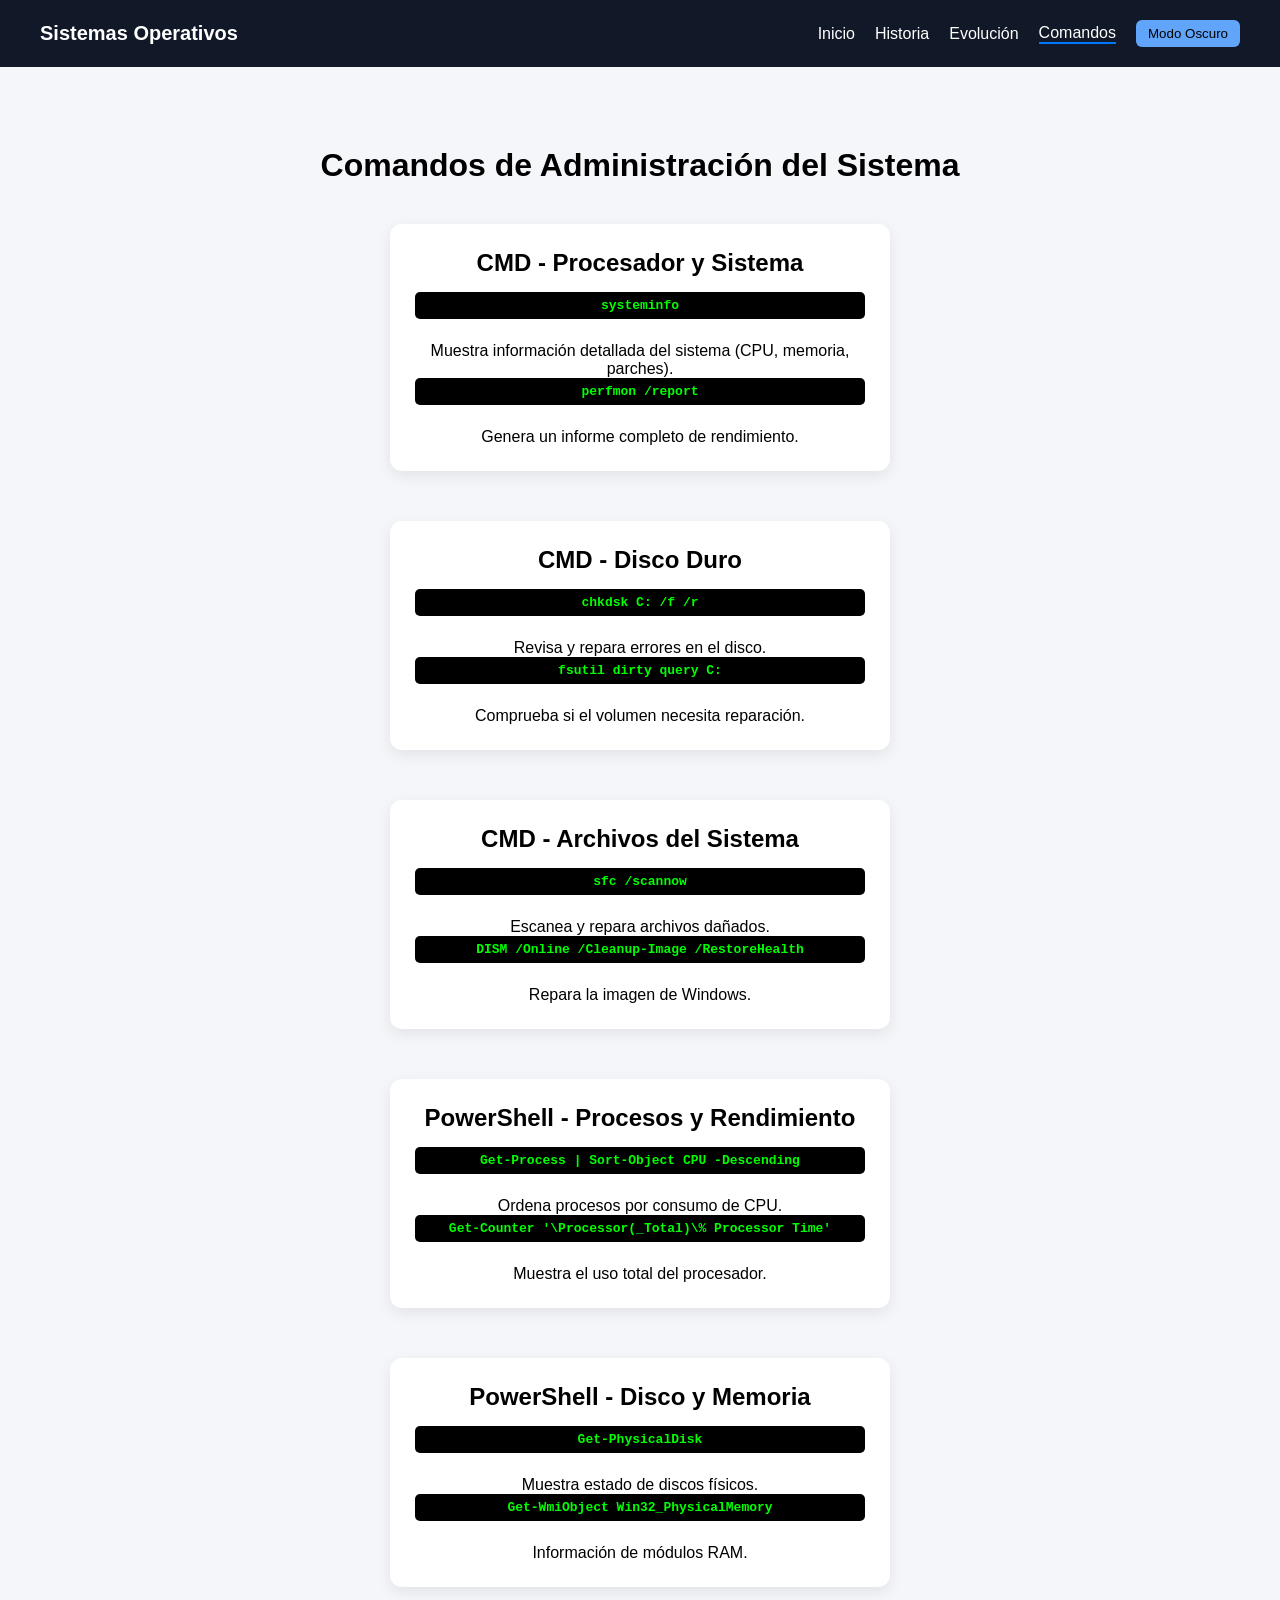
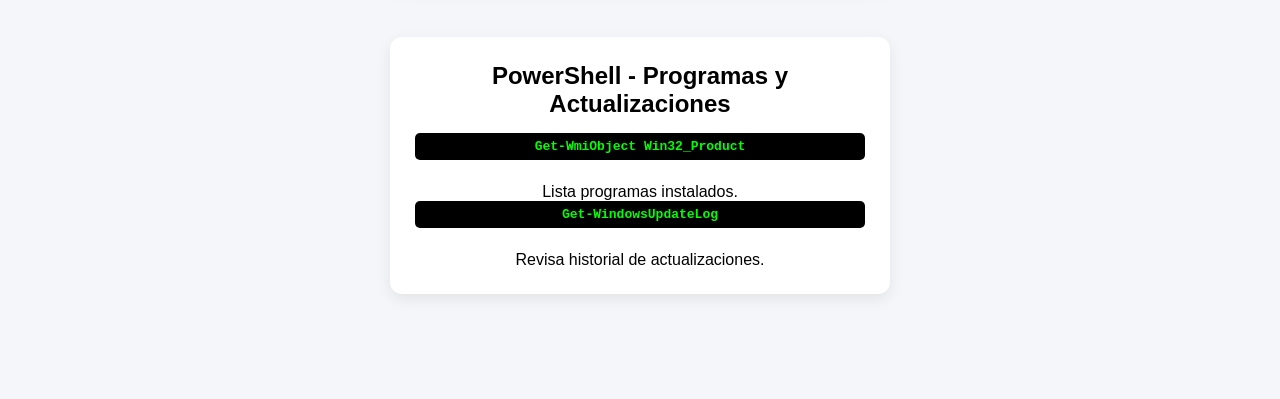
==== comandos.html @ 9cd540d8 "Add files via upload" ====
<!DOCTYPE html>
<html lang="es">
<head>
    <meta charset="UTF-8">
    <title>Comandos - Sistemas Operativos</title>
    <link rel="stylesheet" href="styles.css">
</head>
<body>

<header class="navbar">
    <div class="logo">Sistemas Operativos</div>

    <nav class="menu">
        <a href="index.html">Inicio</a>
        <a href="historia.html">Historia</a>
        <a href="evolucion.html">Evolución</a>
        <a href="comandos.html"class="active">Comandos</a>
        <button id="darkBtn">Modo Oscuro</button>
    </nav>
</header>

<main class="contenido">

    <h1>Comandos de Administración del Sistema</h1>

    <div class="cards">

        <div class="card grande">
            <h2>CMD - Procesador y Sistema</h2>

            <p><strong>systeminfo</strong><br>
            Muestra información detallada del sistema (CPU, memoria, parches).</p>

            <p><strong>perfmon /report</strong><br>
            Genera un informe completo de rendimiento.</p>
        </div>

        <div class="card grande">
            <h2>CMD - Disco Duro</h2>

            <p><strong>chkdsk C: /f /r</strong><br>
            Revisa y repara errores en el disco.</p>

            <p><strong>fsutil dirty query C:</strong><br>
            Comprueba si el volumen necesita reparación.</p>
        </div>

        <div class="card grande">
            <h2>CMD - Archivos del Sistema</h2>

            <p><strong>sfc /scannow</strong><br>
            Escanea y repara archivos dañados.</p>

            <p><strong>DISM /Online /Cleanup-Image /RestoreHealth</strong><br>
            Repara la imagen de Windows.</p>
        </div>

        <div class="card grande">
            <h2>PowerShell - Procesos y Rendimiento</h2>

            <p><strong>Get-Process | Sort-Object CPU -Descending</strong><br>
            Ordena procesos por consumo de CPU.</p>

            <p><strong>Get-Counter '\Processor(_Total)\% Processor Time'</strong><br>
            Muestra el uso total del procesador.</p>
        </div>

        <div class="card grande">
            <h2>PowerShell - Disco y Memoria</h2>

            <p><strong>Get-PhysicalDisk</strong><br>
            Muestra estado de discos físicos.</p>

            <p><strong>Get-WmiObject Win32_PhysicalMemory</strong><br>
            Información de módulos RAM.</p>
        </div>

        <div class="card grande">
            <h2>PowerShell - Programas y Actualizaciones</h2>

            <p><strong>Get-WmiObject Win32_Product</strong><br>
            Lista programas instalados.</p>

            <p><strong>Get-WindowsUpdateLog</strong><br>
            Revisa historial de actualizaciones.</p>
        </div>

    </div>

</main>

<script src="script.js"></script>

</body>
</html>
---- styles.css ----
/* Reset */
* {
    margin: 0;
    padding: 0;
    box-sizing: border-box;
}

/* General */
body {
    font-family: 'Segoe UI', sans-serif;
    background-color: #f4f6f9;
    transition: background 0.3s ease, color 0.3s ease;
}

/* Navbar */
.navbar {
    display: flex;
    justify-content: space-between;
    align-items: center;
    padding: 20px 40px;
    background-color: #111827;
    color: white;
    position: relative;
}

.logo {
    font-size: 20px;
    font-weight: bold;
}

/* Menú */
.menu {
    display: flex;
    gap: 20px;
    align-items: center;
}

.menu a {
    color: white;
    text-decoration: none;
    font-weight: 500;
}

.menu button {
    background-color: #60a5fa;
    border: none;
    padding: 6px 12px;
    border-radius: 6px;
    cursor: pointer;
}


/* Secciones */
section {
    padding: 40px;
}

/* Container */
.container {
    width: 90%;
    max-width: 1100px;
    margin: 0 auto;
}

/* Cards */
.card {
    background: white;
    padding: 25px;
    margin-bottom: 25px;
    border-radius: 12px;
    box-shadow: 0px 5px 15px rgba(0,0,0,0.08);
    transition: transform 0.3s ease;
}

.card:hover {
    transform: translateY(-5px);
}

/* Footer */
footer {
    background-color: #111827;
    color: white;
    text-align: center;
    padding: 20px;
}

/* Línea de tiempo */
.timeline {
    border-left: 4px solid #60a5fa;
    padding-left: 20px;
}

.timeline-item {
    margin-bottom: 20px;
}

/* Dark Mode */
.dark-mode {
    background-color: #121212;
    color: white;
}

.dark-mode .card {
    background-color: #1e1e1e;
    color: white;
}

.dark-mode .navbar {
    background-color: #000;
}

.dark-mode footer {
    background-color: #000;
}

/* Responsive */
@media (max-width: 768px) {

    .menu {
        display: none;
        flex-direction: column;
        position: absolute;
        top: 70px;
        right: 20px;
        background-color: #1f2937;
        padding: 20px;
        border-radius: 8px;
    }

    .menu.active {
        display: flex;
    }

    .menu-toggle {
        display: block;
    }
}

.contenido {
    max-width: 900px;
    margin: 60px auto;
    padding: 20px;
    text-align: center;
}

.imagen-principal {
    width: 100%;
    max-height: 350px;
    object-fit: cover;
    border-radius: 12px;
    margin-bottom: 30px;
}

.img-so {
    margin: 30px auto;
    display: block;
    max-width: 600px;
    width: 100%;
    border-radius: 12px;
    box-shadow: 0 6px 15px rgba(0,0,0,0.15);
}

.card.grande {
    width: 500px;
}

.card h2 {
    margin-bottom: 15px;
}

.card strong {
    display: block;
    background-color: #000;
    color: #00ff00;
    padding: 6px;
    border-radius: 5px;
    font-family: monospace;
    margin-bottom: 5px;
}

body.dark .card strong {
    background-color: #111;
}

.cards {
    display: flex;
    flex-wrap: wrap;
    gap: 25px;
    justify-content: center; /* CENTRA horizontalmente */
    margin-top: 40px;
}

.menu a.active {
    border-bottom: 2px solid #0077ff;
}

body.dark .menu a.active {
    border-bottom: 2px solid #4da3ff;
}
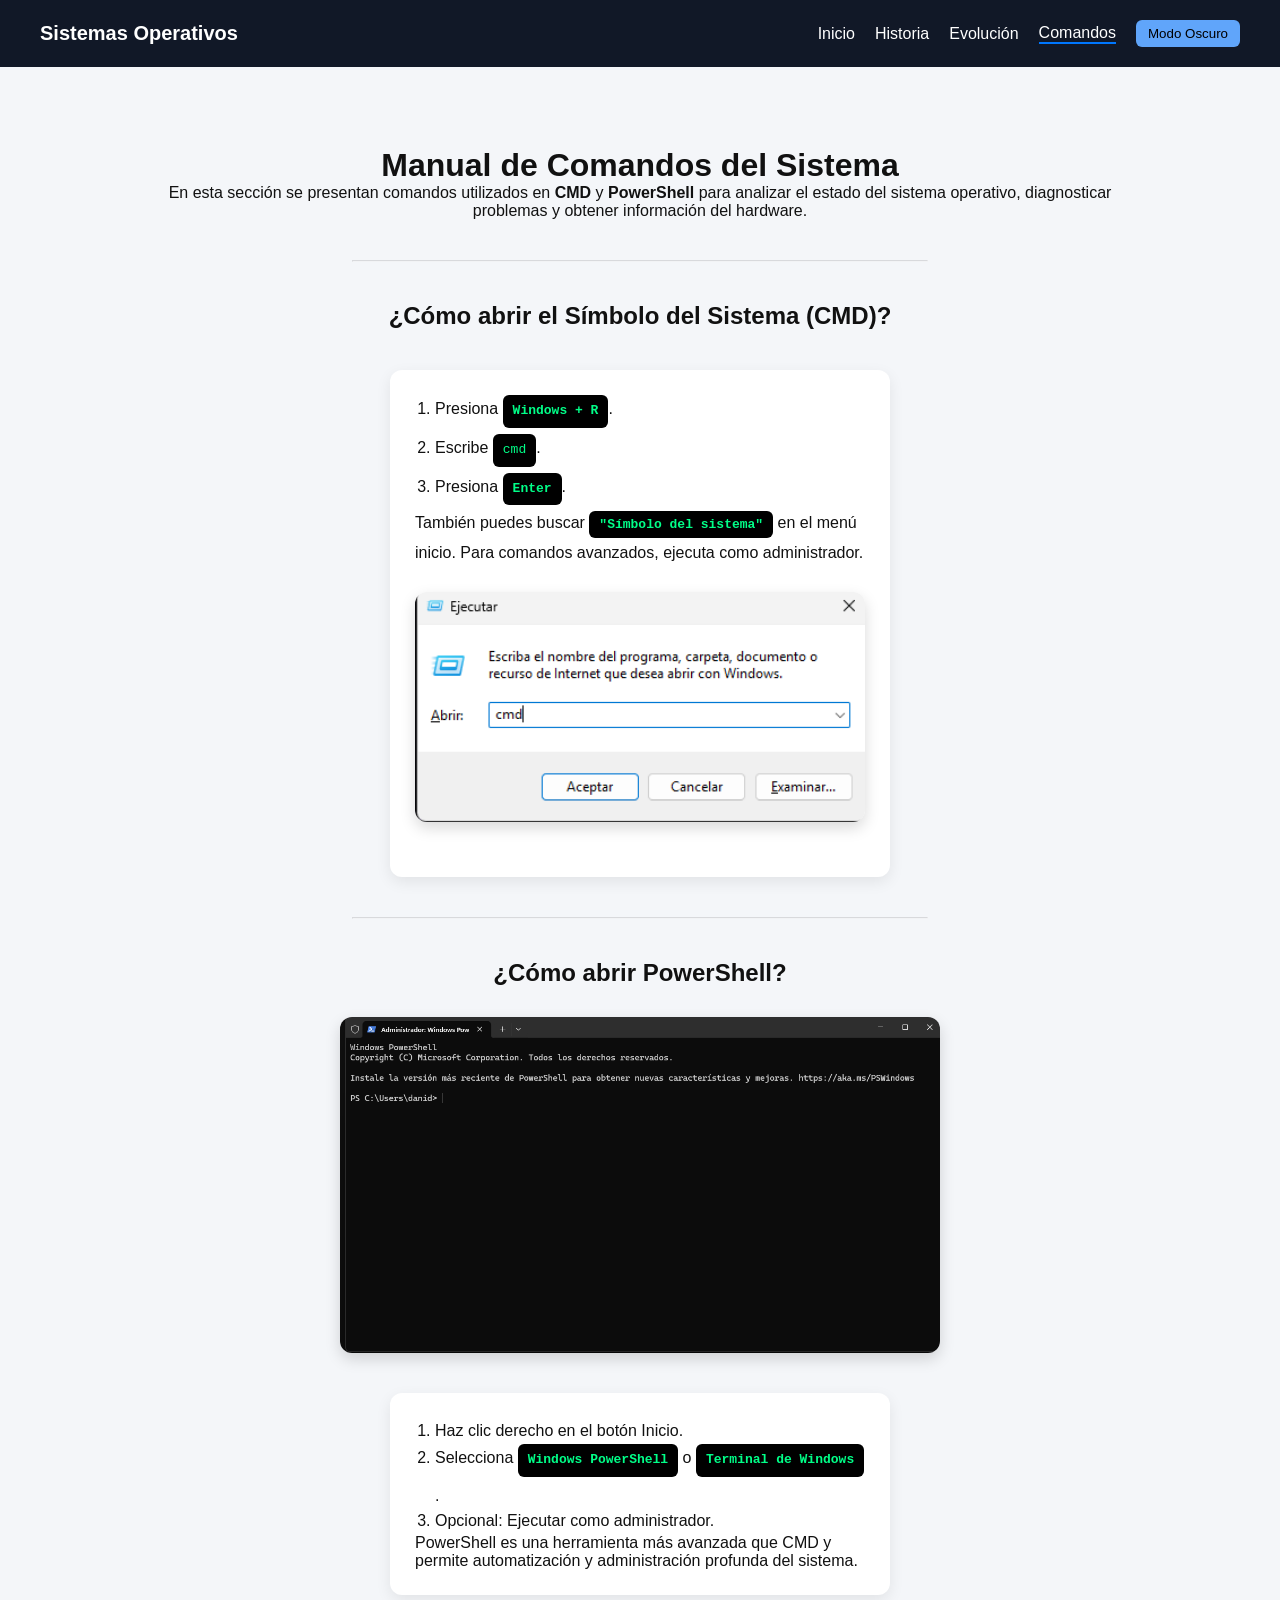
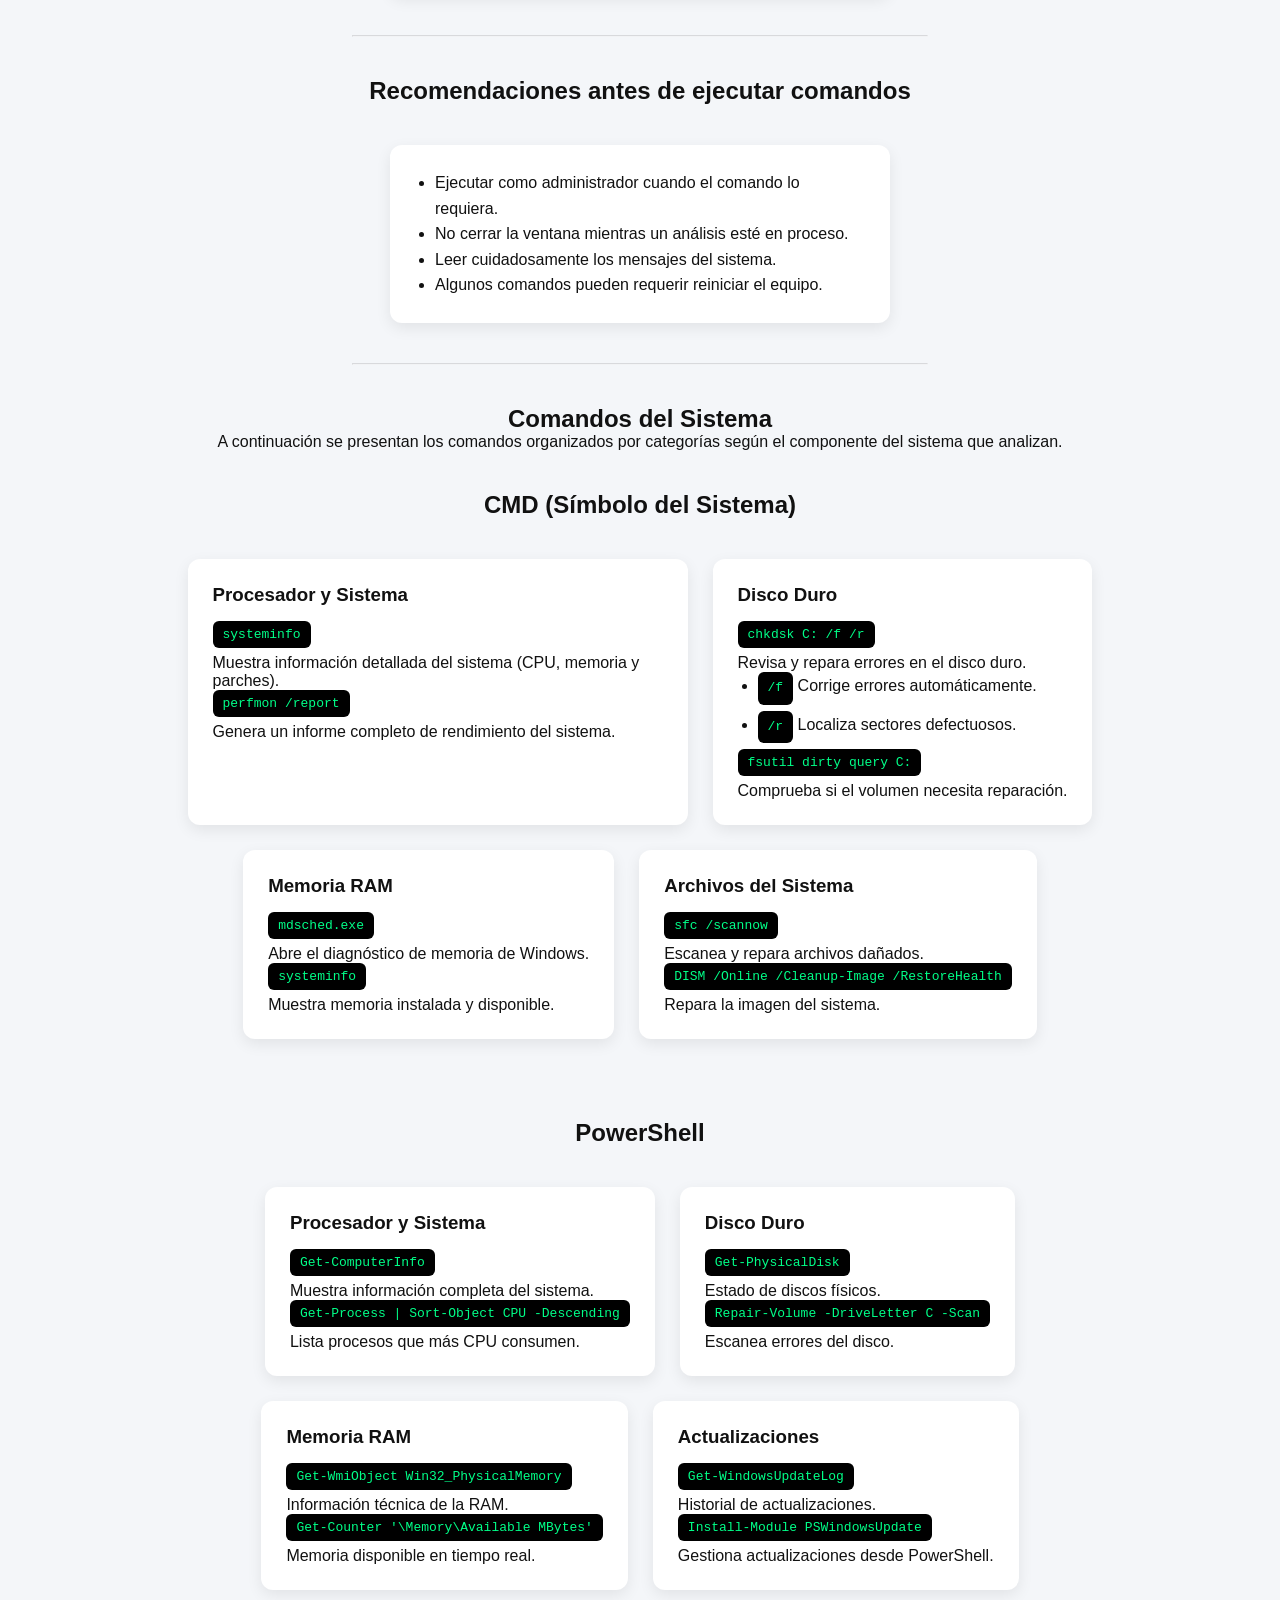
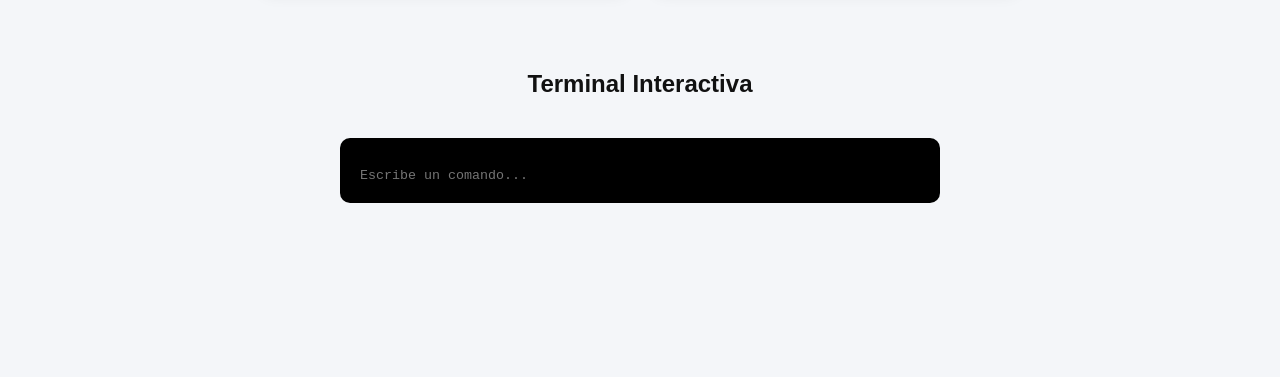
==== commit 22940242: "Add files via upload" ====
--- a/comandos.html
+++ b/comandos.html
@@ -14,78 +14,210 @@
         <a href="index.html">Inicio</a>
         <a href="historia.html">Historia</a>
         <a href="evolucion.html">Evolución</a>
-        <a href="comandos.html"class="active">Comandos</a>
+        <a href="comandos.html" class="active">Comandos</a>
         <button id="darkBtn">Modo Oscuro</button>
     </nav>
 </header>
 
 <main class="contenido">
 
-    <h1>Comandos de Administración del Sistema</h1>
-
-    <div class="cards">
-
-        <div class="card grande">
-            <h2>CMD - Procesador y Sistema</h2>
-
-            <p><strong>systeminfo</strong><br>
-            Muestra información detallada del sistema (CPU, memoria, parches).</p>
-
-            <p><strong>perfmon /report</strong><br>
-            Genera un informe completo de rendimiento.</p>
-        </div>
-
-        <div class="card grande">
-            <h2>CMD - Disco Duro</h2>
-
-            <p><strong>chkdsk C: /f /r</strong><br>
-            Revisa y repara errores en el disco.</p>
-
-            <p><strong>fsutil dirty query C:</strong><br>
-            Comprueba si el volumen necesita reparación.</p>
-        </div>
-
-        <div class="card grande">
-            <h2>CMD - Archivos del Sistema</h2>
-
-            <p><strong>sfc /scannow</strong><br>
-            Escanea y repara archivos dañados.</p>
-
-            <p><strong>DISM /Online /Cleanup-Image /RestoreHealth</strong><br>
-            Repara la imagen de Windows.</p>
-        </div>
-
-        <div class="card grande">
-            <h2>PowerShell - Procesos y Rendimiento</h2>
-
-            <p><strong>Get-Process | Sort-Object CPU -Descending</strong><br>
-            Ordena procesos por consumo de CPU.</p>
-
-            <p><strong>Get-Counter '\Processor(_Total)\% Processor Time'</strong><br>
-            Muestra el uso total del procesador.</p>
-        </div>
-
-        <div class="card grande">
-            <h2>PowerShell - Disco y Memoria</h2>
-
-            <p><strong>Get-PhysicalDisk</strong><br>
-            Muestra estado de discos físicos.</p>
-
-            <p><strong>Get-WmiObject Win32_PhysicalMemory</strong><br>
-            Información de módulos RAM.</p>
-        </div>
-
-        <div class="card grande">
-            <h2>PowerShell - Programas y Actualizaciones</h2>
-
-            <p><strong>Get-WmiObject Win32_Product</strong><br>
-            Lista programas instalados.</p>
-
-            <p><strong>Get-WindowsUpdateLog</strong><br>
-            Revisa historial de actualizaciones.</p>
-        </div>
-
+<h1>Manual de Comandos del Sistema</h1>
+
+<p>
+En esta sección se presentan comandos utilizados en <strong>CMD</strong> y 
+<strong>PowerShell</strong> para analizar el estado del sistema operativo,
+diagnosticar problemas y obtener información del hardware.
+</p>
+
+<hr>
+
+<h2>¿Cómo abrir el Símbolo del Sistema (CMD)?</h2>
+
+<div class="cards">
+    <div class="card grande">
+    <ol>
+        <li>Presiona <strong>Windows + R</strong>.</li>
+        <li>Escribe <code>cmd</code>.</li>
+        <li>Presiona <strong>Enter</strong>.</li>
+    </ol>
+
+    <p>
+        También puedes buscar <strong>"Símbolo del sistema"</strong> en el menú inicio.
+        Para comandos avanzados, ejecuta como administrador.
+        <img src="img/wr.png" alt="Windows Run" class="img-so">
+    </p>
     </div>
+</div>
+
+<hr>
+
+<h2>¿Cómo abrir PowerShell?</h2>
+<img src="img/powershell.png" alt="PowerShell" class="img-so">
+
+<div class="cards">
+    <div class="card grande">
+    <ol>
+        <li>Haz clic derecho en el botón Inicio.</li>
+        <li>Selecciona <strong>Windows PowerShell</strong> o 
+        <strong>Terminal de Windows</strong>.</li>
+        <li>Opcional: Ejecutar como administrador.</li>
+    </ol>
+    <p>
+        PowerShell es una herramienta más avanzada que CMD y permite
+        automatización y administración profunda del sistema.
+    </p>
+    </div>
+</div>
+
+<hr>
+
+<h2>Recomendaciones antes de ejecutar comandos</h2>
+
+<div class="cards">
+    <div class="card grande">
+    <ul>
+        <li>Ejecutar como administrador cuando el comando lo requiera.</li>
+        <li>No cerrar la ventana mientras un análisis esté en proceso.</li>
+        <li>Leer cuidadosamente los mensajes del sistema.</li>
+        <li>Algunos comandos pueden requerir reiniciar el equipo.</li>
+    </ul>
+    </div>
+</div>
+
+<hr>
+
+<h2>Comandos del Sistema</h2>
+<p>
+A continuación se presentan los comandos organizados por categorías
+según el componente del sistema que analizan.
+</p>
+
+<!-- ================= CMD ================= -->
+<section class="bloque-comandos">
+
+<h2>CMD (Símbolo del Sistema)</h2>
+
+<div class="cards">
+
+<div class="card grande">
+<h3>Procesador y Sistema</h3>
+
+<p><code>systeminfo</code><br>
+Muestra información detallada del sistema (CPU, memoria y parches).</p>
+
+<p><code>perfmon /report</code><br>
+Genera un informe completo de rendimiento del sistema.</p>
+
+</div>
+
+<div class="card grande">
+<h3>Disco Duro</h3>
+
+<p><code>chkdsk C: /f /r</code><br>
+Revisa y repara errores en el disco duro.</p>
+
+<ul>
+<li><code>/f</code> Corrige errores automáticamente.</li>
+<li><code>/r</code> Localiza sectores defectuosos.</li>
+</ul>
+
+<p><code>fsutil dirty query C:</code><br>
+Comprueba si el volumen necesita reparación.</p>
+
+</div>
+
+<div class="card grande">
+<h3>Memoria RAM</h3>
+
+<p><code>mdsched.exe</code><br>
+Abre el diagnóstico de memoria de Windows.</p>
+
+<p><code>systeminfo</code><br>
+Muestra memoria instalada y disponible.</p>
+
+</div>
+
+<div class="card grande">
+<h3>Archivos del Sistema</h3>
+
+<p><code>sfc /scannow</code><br>
+Escanea y repara archivos dañados.</p>
+
+<p><code>DISM /Online /Cleanup-Image /RestoreHealth</code><br>
+Repara la imagen del sistema.</p>
+
+</div>
+
+</div>
+</section>
+
+
+<!-- ================= POWERSHELL ================= -->
+<section class="bloque-comandos">
+
+<h2>PowerShell</h2>
+
+<div class="cards">
+
+<div class="card grande">
+<h3>Procesador y Sistema</h3>
+
+<p><code>Get-ComputerInfo</code><br>
+Muestra información completa del sistema.</p>
+
+<p><code>Get-Process | Sort-Object CPU -Descending</code><br>
+Lista procesos que más CPU consumen.</p>
+
+</div>
+
+<div class="card grande">
+<h3>Disco Duro</h3>
+
+<p><code>Get-PhysicalDisk</code><br>
+Estado de discos físicos.</p>
+
+<p><code>Repair-Volume -DriveLetter C -Scan</code><br>
+Escanea errores del disco.</p>
+
+</div>
+
+<div class="card grande">
+<h3>Memoria RAM</h3>
+
+<p><code>Get-WmiObject Win32_PhysicalMemory</code><br>
+Información técnica de la RAM.</p>
+
+<p><code>Get-Counter '\Memory\Available MBytes'</code><br>
+Memoria disponible en tiempo real.</p>
+
+</div>
+
+<div class="card grande">
+<h3>Actualizaciones</h3>
+
+<p><code>Get-WindowsUpdateLog</code><br>
+Historial de actualizaciones.</p>
+
+<p><code>Install-Module PSWindowsUpdate</code><br>
+Gestiona actualizaciones desde PowerShell.</p>
+
+</div>
+
+</div>
+</section>
+
+
+<!-- ================= TERMINAL ================= -->
+<section class="terminal-section">
+
+<h2>Terminal Interactiva</h2>
+
+<div class="terminal">
+    <div id="output"></div>
+    <input type="text" id="inputCmd" placeholder="Escribe un comando...">
+</div>
+
+</section>
 
 </main>
 
--- a/styles.css
+++ b/styles.css
@@ -1,18 +1,19 @@
-/* Reset */
+/* ================= RESET ================= */
 * {
     margin: 0;
     padding: 0;
     box-sizing: border-box;
 }
 
-/* General */
+/* ================= GENERAL ================= */
 body {
     font-family: 'Segoe UI', sans-serif;
     background-color: #f4f6f9;
+    color: #111;
     transition: background 0.3s ease, color 0.3s ease;
 }
 
-/* Navbar */
+/* ================= NAVBAR ================= */
 .navbar {
     display: flex;
     justify-content: space-between;
@@ -20,7 +21,6 @@
     padding: 20px 40px;
     background-color: #111827;
     color: white;
-    position: relative;
 }
 
 .logo {
@@ -28,7 +28,7 @@
     font-weight: bold;
 }
 
-/* Menú */
+/* menú */
 .menu {
     display: flex;
     gap: 20px;
@@ -39,6 +39,10 @@
     color: white;
     text-decoration: none;
     font-weight: 500;
+}
+
+.menu a.active {
+    border-bottom: 2px solid #0077ff;
 }
 
 .menu button {
@@ -49,42 +53,99 @@
     cursor: pointer;
 }
 
-
-/* Secciones */
+/* ================= CONTENIDO ================= */
+.contenido {
+    max-width: 1000px;
+    margin: 60px auto;
+    padding: 20px;
+    text-align: center;
+}
+
+/* ================= SECCIONES ================= */
 section {
-    padding: 40px;
-}
-
-/* Container */
-.container {
-    width: 90%;
-    max-width: 1100px;
-    margin: 0 auto;
-}
-
-/* Cards */
+    padding: 40px 20px;
+}
+
+/* ================= IMÁGENES ================= */
+.imagen-principal {
+    width: 100%;
+    max-height: 350px;
+    object-fit: cover;
+    border-radius: 12px;
+    margin-bottom: 30px;
+}
+
+.img-so {
+    margin: 30px auto;
+    display: block;
+    max-width: 600px;
+    width: 100%;
+    border-radius: 12px;
+    box-shadow: 0 6px 15px rgba(0,0,0,0.15);
+}
+
+/* ================= CARDS ================= */
+.cards {
+    display: flex;
+    flex-wrap: wrap;
+    gap: 25px;
+    justify-content: center;
+    margin-top: 40px;
+}
+
 .card {
     background: white;
     padding: 25px;
-    margin-bottom: 25px;
     border-radius: 12px;
     box-shadow: 0px 5px 15px rgba(0,0,0,0.08);
     transition: transform 0.3s ease;
+    text-align: left;
+    max-width: 500px;
 }
 
 .card:hover {
     transform: translateY(-5px);
 }
 
-/* Footer */
-footer {
-    background-color: #111827;
-    color: white;
-    text-align: center;
+.card h2,
+.card h3 {
+    margin-bottom: 15px;
+}
+
+/* comandos estilo terminal */
+.card strong,
+code {
+    display: inline-block;
+    background-color: #000;
+    color: #00ff88;
+    padding: 6px 10px;
+    border-radius: 6px;
+    font-family: monospace;
+    margin-bottom: 6px;
+}
+
+/* ================= TERMINAL ================= */
+.terminal {
+    background: black;
+    color: #22c55e;
     padding: 20px;
-}
-
-/* Línea de tiempo */
+    border-radius: 10px;
+    max-width: 600px;
+    margin: 40px auto;
+    font-family: monospace;
+}
+
+#inputCmd {
+    width: 100%;
+    background: black;
+    border: none;
+    color: #22c55e;
+    outline: none;
+    margin-top: 10px;
+    font-family: monospace;
+}
+
+/* ================= TIMELINE ================= */
 .timeline {
     border-left: 4px solid #60a5fa;
     padding-left: 20px;
@@ -94,26 +155,44 @@
     margin-bottom: 20px;
 }
 
-/* Dark Mode */
-.dark-mode {
+/* ================= FOOTER ================= */
+footer {
+    background-color: #111827;
+    color: white;
+    text-align: center;
+    padding: 20px;
+}
+
+/* ================= DARK MODE ================= */
+/* IMPORTANTE: usa body.dark (tu JS usa esa clase) */
+
+body.dark {
     background-color: #121212;
     color: white;
 }
 
-.dark-mode .card {
+body.dark .card {
     background-color: #1e1e1e;
-    color: white;
-}
-
-.dark-mode .navbar {
+}
+
+body.dark .navbar {
     background-color: #000;
 }
 
-.dark-mode footer {
+body.dark footer {
     background-color: #000;
 }
 
-/* Responsive */
+body.dark code,
+body.dark .card strong {
+    background-color: #111;
+}
+
+body.dark .menu a.active {
+    border-bottom: 2px solid #4da3ff;
+}
+
+/* ================= RESPONSIVE ================= */
 @media (max-width: 768px) {
 
     .menu {
@@ -133,67 +212,18 @@
 
     .menu-toggle {
         display: block;
+        cursor: pointer;
     }
 }
 
-.contenido {
-    max-width: 900px;
-    margin: 60px auto;
-    padding: 20px;
-    text-align: center;
-}
-
-.imagen-principal {
-    width: 100%;
-    max-height: 350px;
-    object-fit: cover;
-    border-radius: 12px;
-    margin-bottom: 30px;
-}
-
-.img-so {
-    margin: 30px auto;
-    display: block;
-    max-width: 600px;
-    width: 100%;
-    border-radius: 12px;
-    box-shadow: 0 6px 15px rgba(0,0,0,0.15);
-}
-
-.card.grande {
-    width: 500px;
-}
-
-.card h2 {
-    margin-bottom: 15px;
-}
-
-.card strong {
-    display: block;
-    background-color: #000;
-    color: #00ff00;
-    padding: 6px;
-    border-radius: 5px;
-    font-family: monospace;
-    margin-bottom: 5px;
-}
-
-body.dark .card strong {
-    background-color: #111;
-}
-
-.cards {
-    display: flex;
-    flex-wrap: wrap;
-    gap: 25px;
-    justify-content: center; /* CENTRA horizontalmente */
-    margin-top: 40px;
-}
-
-.menu a.active {
-    border-bottom: 2px solid #0077ff;
-}
-
-body.dark .menu a.active {
-    border-bottom: 2px solid #4da3ff;
+ol, ul {
+    text-align: left;
+    margin-left: 20px;
+    line-height: 1.6;
+}
+
+hr {
+    margin: 40px auto;
+    width: 60%;
+    opacity: 0.3;
 }
